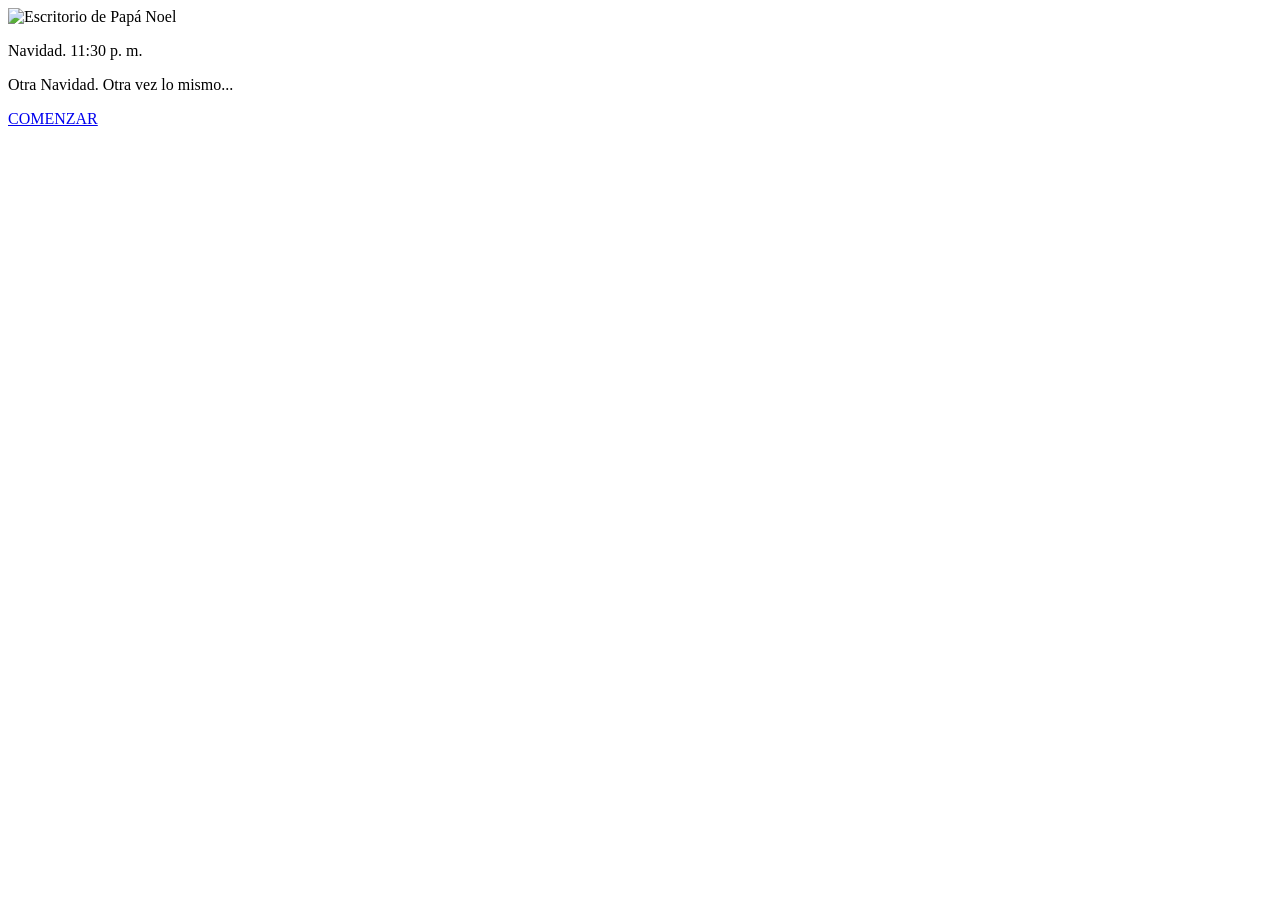
==== momento-1/pantalla-1/index.html @ 8d64dad8 "Momento 1" ====
<!doctype html>
<html lang="es">

<head>

    <!-- Permite utilizar caracteres especiales, como tildes y ñ. -->
    <meta charset="utf-8">

    <!-- Hace que la página se adapte al ancho de la pantalla del celular. -->
    <meta name="viewport" content="width=device-width, initial-scale=1">

    <!-- Nombre que aparece en la pestaña del navegador. -->
    <title>Navidad - Papá Noel</title>

    <!-- Conecta este HTML con el archivo de estilos CSS. -->
    <link rel="stylesheet" href="script.css">

    <!-- Conecta el JavaScript. defer hace que se ejecute después de cargar el HTML. -->
    <script src="script.js" defer></script>

</head>

<body>

    <!-- Contenedor principal de toda la experiencia. -->
    <main id="contenedor-juego">

        <!-- Este contenedor agrupa la imagen y los elementos que aparecen encima. -->
        <div id="pantalla">

            <!-- Imagen principal del escritorio de Papá Noel. -->
            <img id="escritorio" src="assets/escritorio.png" alt="Escritorio de Papá Noel">

            <!-- Recuadro blanco donde aparecerá el título de la escena. -->
            <div id="texto-inicio">

                <!-- El texto se carga desde datos.json mediante JavaScript. -->
                <p id="titulo"></p>

            </div>

            <!-- Recuadro blanco donde aparecerá el pensamiento de Papá Noel. -->
            <div id="pensamiento">

                <!-- La narración también se carga desde datos.json. -->
                <p id="narracion"></p>

            </div>

            <!-- Botón que lleva a la siguiente pantalla del juego. -->
            <a id="boton-comenzar" href="../../momento-2/pantalla-1/index.html">
                COMENZAR
            </a>

        </div>

    </main>

</body>
</html>
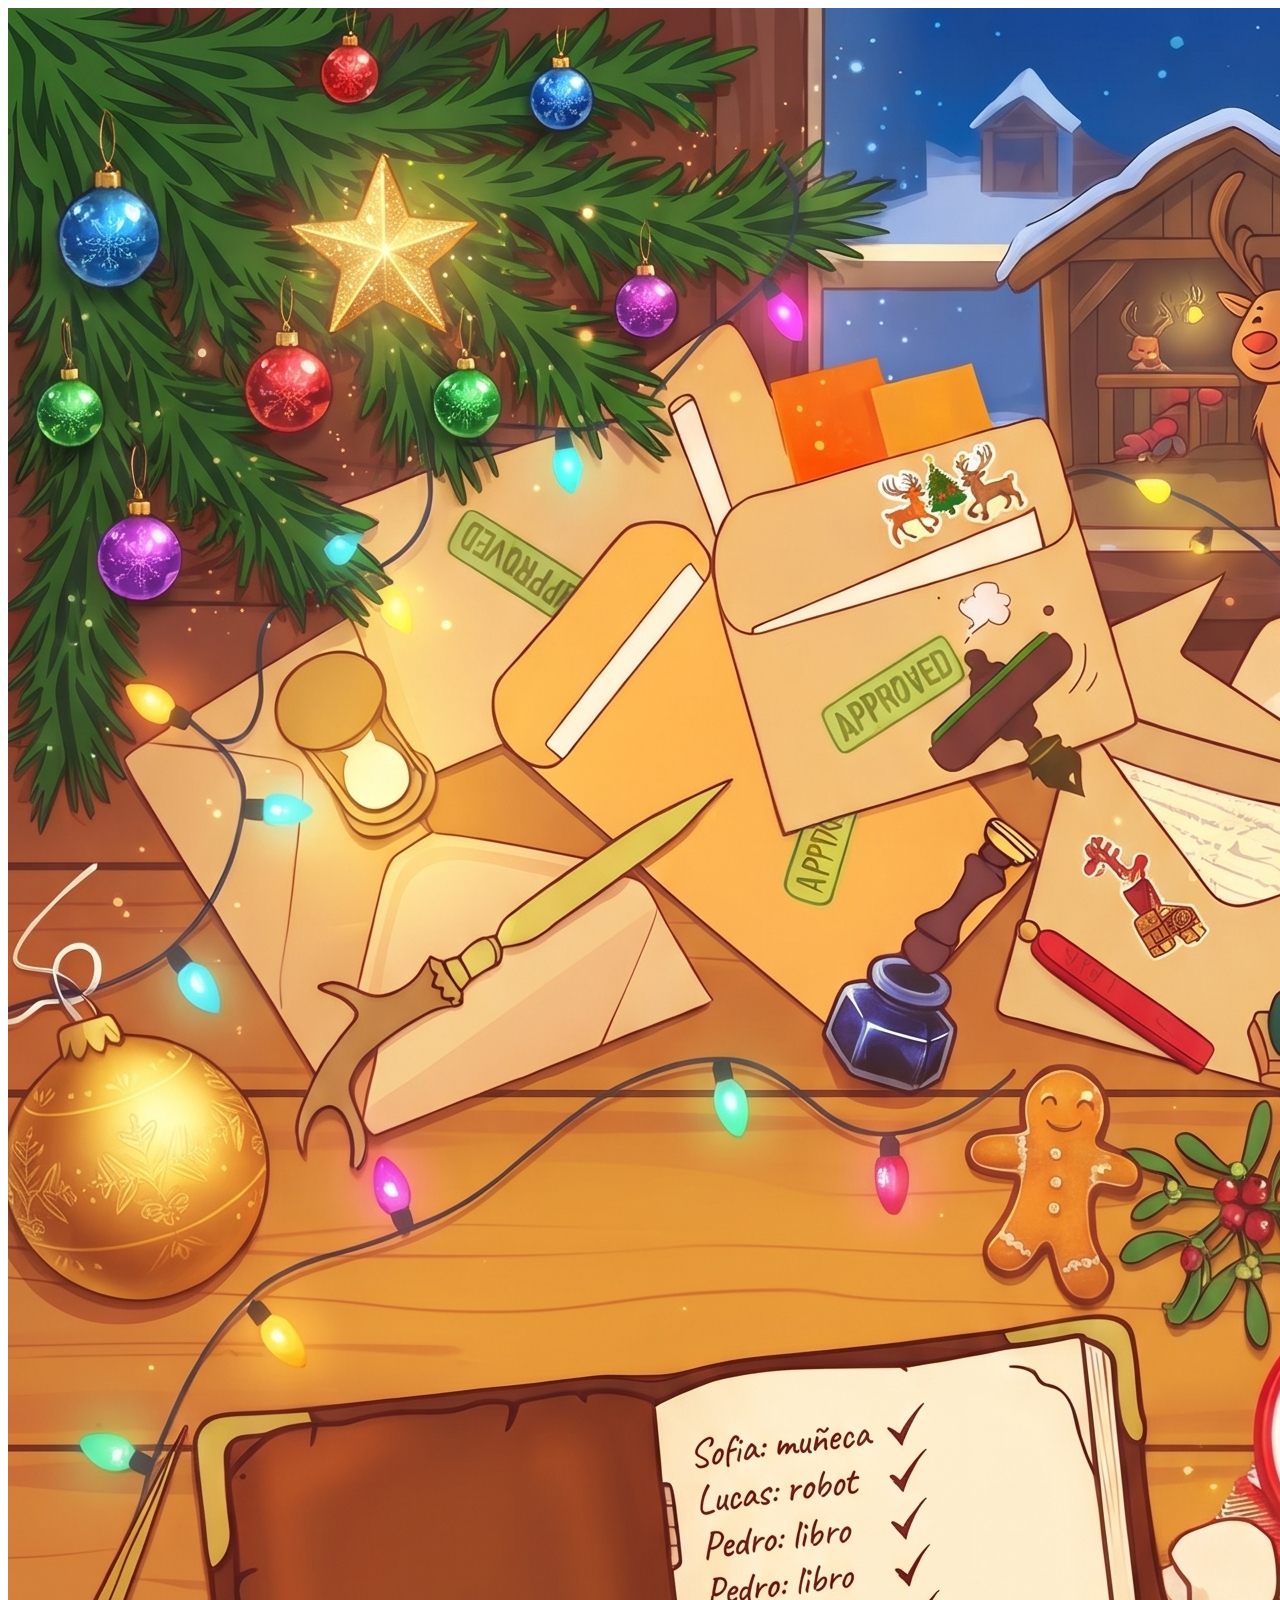
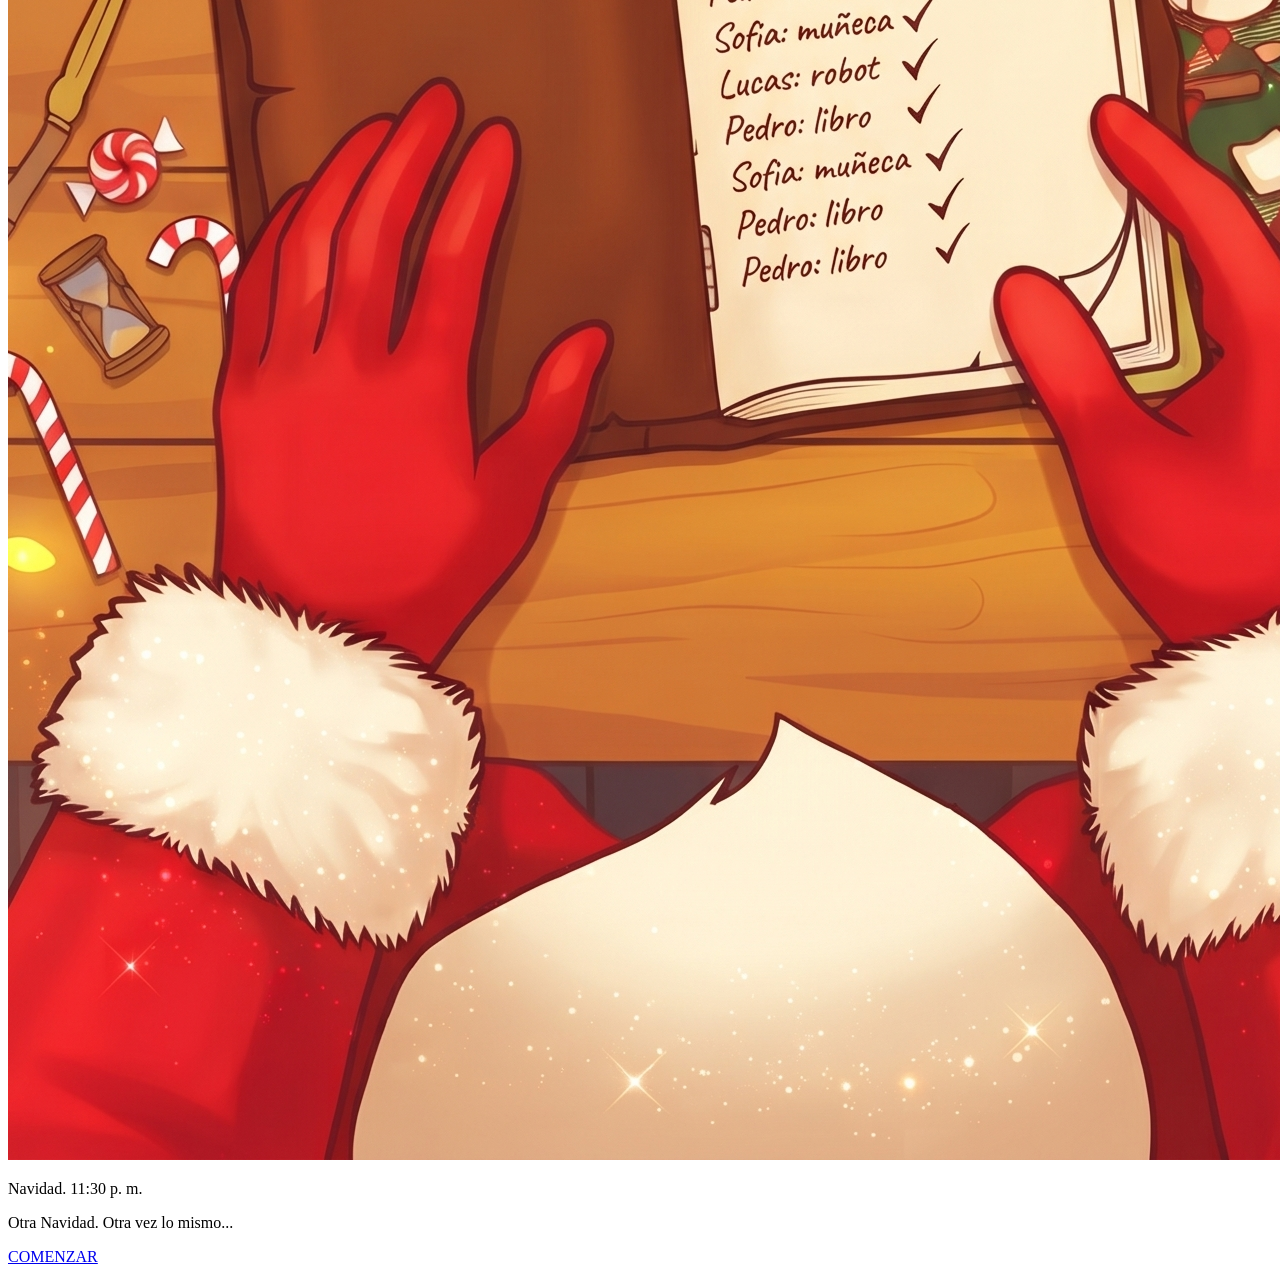
==== commit c39c1882: "imagen html" ====
--- a/momento-1/pantalla-1/index.html
+++ b/momento-1/pantalla-1/index.html
@@ -29,7 +29,7 @@
         <div id="pantalla">
 
             <!-- Imagen principal del escritorio de Papá Noel. -->
-            <img id="escritorio" src="assets/escritorio.png" alt="Escritorio de Papá Noel">
+            <img id="escritorio" src="assets/escritorio.jpg" alt="Escritorio de Papá Noel">
 
             <!-- Recuadro blanco donde aparecerá el título de la escena. -->
             <div id="texto-inicio">
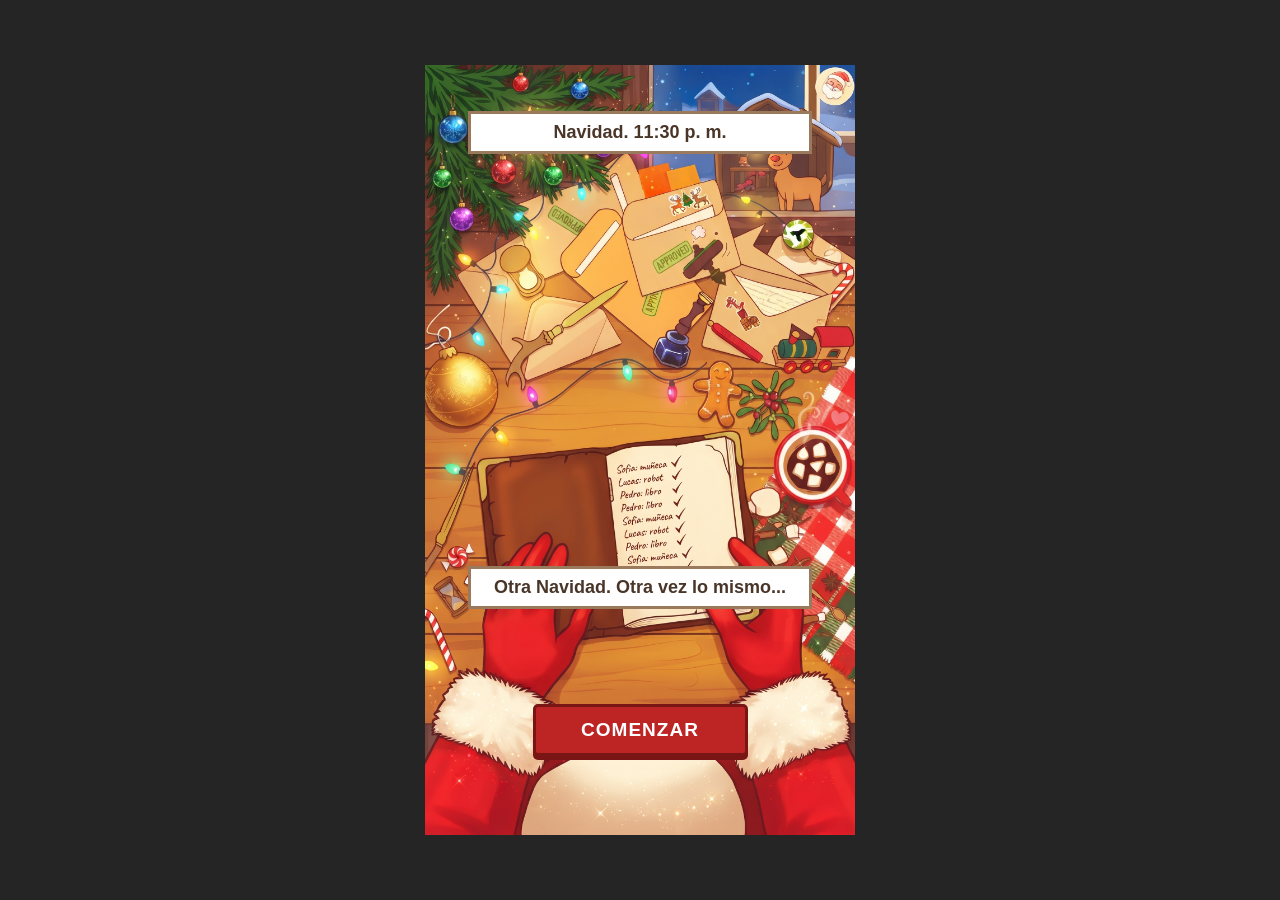
==== commit 5689459d: "style" ====
--- a/momento-1/pantalla-1/index.html
+++ b/momento-1/pantalla-1/index.html
@@ -13,7 +13,7 @@
     <title>Navidad - Papá Noel</title>
 
     <!-- Conecta este HTML con el archivo de estilos CSS. -->
-    <link rel="stylesheet" href="script.css">
+    <link rel="stylesheet" href="style.css">
 
     <!-- Conecta el JavaScript. defer hace que se ejecute después de cargar el HTML. -->
     <script src="script.js" defer></script>
--- a/momento-1/pantalla-1/style.css
+++ b/momento-1/pantalla-1/style.css
@@ -0,0 +1,134 @@
+/* CONFIGURACIÓN GENERAL */
+
+/* Hace que los bordes y espacios internos se incluyan dentro del tamaño de los elementos. */
+* {
+    box-sizing: border-box;
+}
+
+/* Configuración general de toda la página. */
+body {
+    margin: 0; /* Elimina los márgenes que agrega el navegador por defecto. */
+    background-color: #252525; /* Fondo oscuro que se verá alrededor de la ilustración. */
+    font-family: Arial, sans-serif; /* Tipo de letra provisional. Después podemos cambiarlo. */
+}
+
+
+/* CONTENEDOR DEL JUEGO */
+
+#contenedor-juego {
+    width: 100%; /* Ocupa todo el ancho disponible. */
+    min-height: 100vh; /* Ocupa como mínimo toda la altura de la pantalla. */
+
+    display: flex; /* Permite organizar y centrar los elementos internos. */
+    justify-content: center; /* Centra la ilustración horizontalmente. */
+    align-items: center; /* Centra la ilustración verticalmente. */
+}
+
+
+/* IMAGEN Y ELEMENTOS SUPERPUESTOS */
+
+#pantalla {
+    /* 
+    Define el ancho de la ilustración.
+    100vw: no supera el ancho de la pantalla.
+    430px: establece un ancho máximo.
+    56.25vh: limita el ancho para que una imagen vertical 9:16 quepa en la altura.
+    */
+    width: min(100vw, 430px, 56.25vh);
+
+    position: relative; /* Sirve como referencia para ubicar los elementos encima de la imagen. */
+}
+
+#escritorio {
+    width: 100%; /* La imagen ocupa todo el ancho del contenedor. */
+    height: auto; /* Conserva las proporciones originales de la ilustración. */
+    display: block; /* Evita espacios adicionales debajo de la imagen. */
+}
+
+
+/* RECUADRO DEL TÍTULO */
+
+#texto-inicio {
+    position: absolute; /* Permite ubicar el recuadro encima de la imagen. */
+
+    top: 6%; /* Distancia desde la parte superior de la ilustración. */
+    left: 10%; /* Distancia desde el lado izquierdo. */
+    width: 80%; /* Ancho del recuadro. */
+
+    background-color: white; /* Fondo blanco para distinguir el texto de la ilustración. */
+    border: 3px solid #9b795c; /* Borde café para darle apariencia de interfaz antigua. */
+    padding: 8px; /* Espacio entre el texto y el borde. */
+
+    text-align: center; /* Centra el texto dentro del recuadro. */
+}
+
+
+/* RECUADRO DEL PENSAMIENTO */
+
+#pensamiento {
+    position: absolute; /* Permite ubicarlo encima de la imagen. */
+
+    top: 65%; /* Distancia desde la parte superior de la ilustración. */
+    left: 10%; /* Distancia desde el lado izquierdo. */
+    width: 80%; /* Ancho del recuadro. */
+
+    background-color: white; /* Fondo blanco para facilitar la lectura. */
+    border: 3px solid #9b795c; /* Borde café. */
+    padding: 8px; /* Espacio interno alrededor del texto. */
+
+    text-align: center; /* Centra el pensamiento. */
+}
+
+
+/* APARIENCIA DE LOS TEXTOS */
+
+#texto-inicio p,
+#pensamiento p {
+    margin: 0; /* Elimina el margen que tienen los párrafos por defecto. */
+
+    color: #493629; /* Color café oscuro para las letras. */
+    font-size: clamp(14px, 4vw, 18px); /* Adapta el tamaño de letra a la pantalla. */
+    font-weight: bold; /* Hace que el texto aparezca en negrita. */
+}
+
+
+/* BOTÓN COMENZAR */
+
+#boton-comenzar {
+    position: absolute; /* Permite ubicar el botón encima de la ilustración. */
+
+    top: 83%; /* Distancia desde la parte superior de la imagen. */
+    left: 25%; /* Distancia desde el lado izquierdo. */
+    width: 50%; /* Ancho del botón. */
+
+    padding: 12px 5px; /* Espacio interno del botón. */
+
+    background-color: #bd2424; /* Fondo rojo inspirado en la ilustración. */
+    border: 3px solid #791515; /* Borde rojo más oscuro. */
+    border-radius: 5px; /* Redondea ligeramente las esquinas. */
+
+    color: white; /* Color de las letras. */
+    text-align: center; /* Centra el texto del botón. */
+    text-decoration: none; /* Elimina el subrayado del enlace. */
+
+    font-size: clamp(15px, 4vw, 19px); /* Adapta el tamaño de las letras. */
+    font-weight: bold; /* Hace que COMENZAR aparezca en negrita. */
+    letter-spacing: 1px; /* Separa un poco las letras. */
+
+    box-shadow: 0 4px 0 #791515; /* Crea una sombra que simula un botón físico. */
+}
+
+
+/* CAMBIO DE COLOR CUANDO PASAMOS EL CURSOR */
+
+#boton-comenzar:hover {
+    background-color: #d63838; /* Aclara el rojo cuando el cursor está encima. */
+}
+
+
+/* EFECTO CUANDO PRESIONAMOS EL BOTÓN */
+
+#boton-comenzar:active {
+    top: 83.5%; /* Baja un poco el botón para simular que se hunde. */
+    box-shadow: 0 1px 0 #791515; /* Reduce la sombra al presionarlo. */
+}
